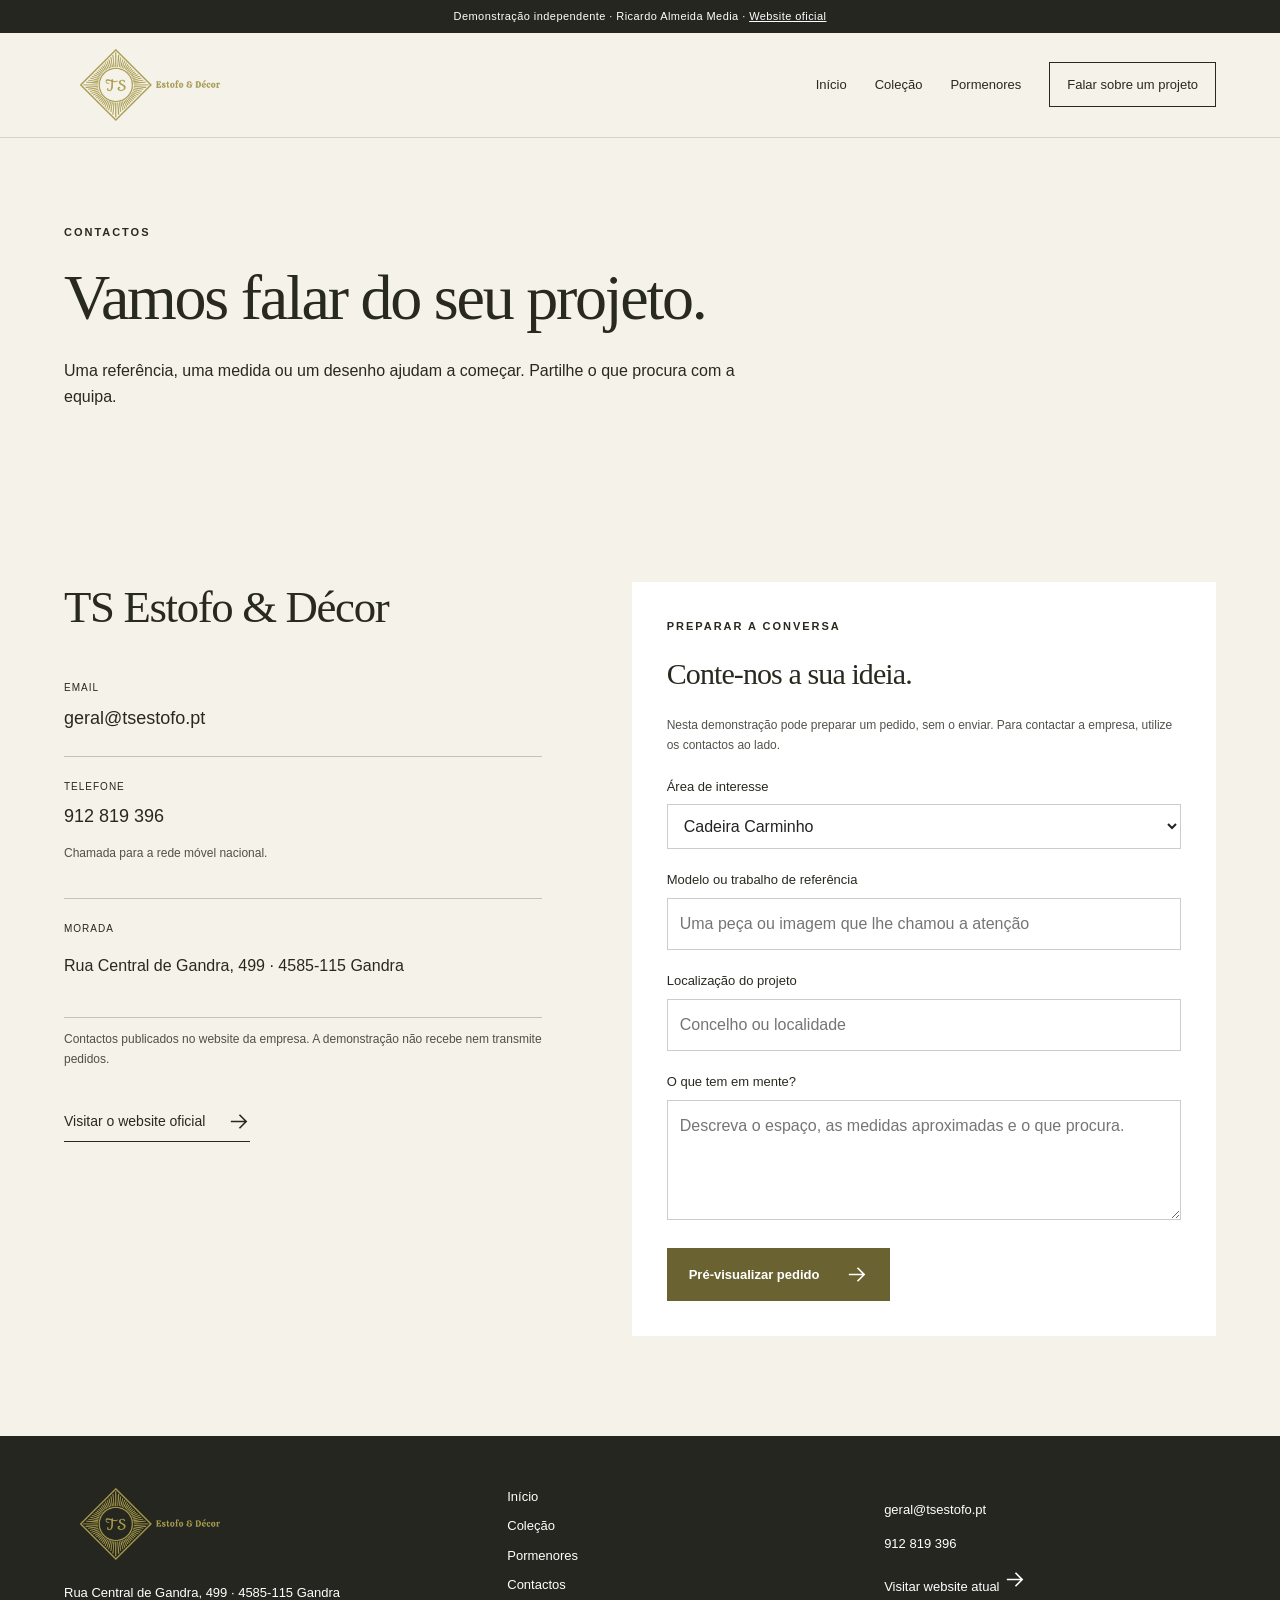
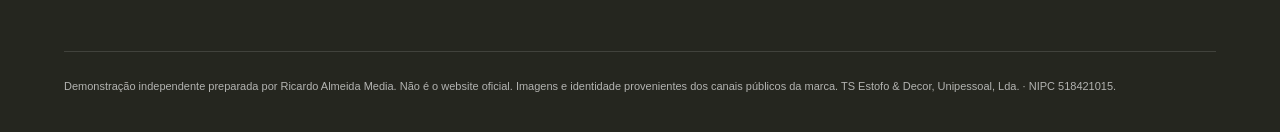
==== contactos.html @ f4ae8fb2 "Create independent branded website demonstration" ====
<!doctype html><html lang="pt-PT"><head><meta charset="utf-8"><meta name="viewport" content="width=device-width,initial-scale=1"><meta name="robots" content="noindex,nofollow,noarchive"><meta name="description" content="Demonstração independente de website para TS Estofo &amp; Décor."><title>Contactos · TS Estofo &amp; Décor</title><link rel="stylesheet" href="styles.css"><script src="site.js" defer></script></head><body class="ts"><a class="skip" href="#conteudo">Saltar para o conteúdo</a><div class="demo">Demonstração independente · Ricardo Almeida Media · <a href="https://tsestofo.pt/" target="_blank" rel="noopener">Website oficial</a></div><header class="header"><a class="brand" href="index.html"><img src="assets/logo.png" alt="TS Estofo &amp; Décor"><span>TS Estofo &amp; Décor</span></a><button class="menu" aria-label="Abrir menu" aria-expanded="false" aria-controls="mainnav">Menu <span aria-hidden="true">☰</span></button><nav id="mainnav" class="mainnav" aria-label="Navegação principal"><a href="index.html">Início</a><a href="solucoes.html">Coleção</a><a href="trabalhos.html">Pormenores</a><a class="nav-cta" href="contactos.html">Falar sobre um projeto</a></nav></header><main id="conteudo"><div class="wrap"><section class="page-title"><p class="eyebrow">CONTACTOS</p><h1>Vamos falar do seu projeto.</h1><p>Uma referência, uma medida ou um desenho ajudam a começar. Partilhe o que procura com a equipa.</p></section><section class="section contact-grid"><div><h2>TS Estofo &amp; Décor</h2><div class="contact-line"><small>Email</small><a href="mailto:geral@tsestofo.pt">geral@tsestofo.pt</a></div><div class="contact-line"><small>Telefone</small><a href="tel:+351912819396">912 819 396</a><p class="small">Chamada para a rede móvel nacional.</p></div><div class="contact-line"><small>Morada</small><p>Rua Central de Gandra, 499 · 4585-115 Gandra</p></div><p class="small">Contactos publicados no website da empresa. A demonstração não recebe nem transmite pedidos.</p><a class="text-link" href="https://tsestofo.pt/">Visitar o website oficial<svg class="arrow" viewBox="0 0 24 24" fill="none" aria-hidden="true"><path d="M4 12h15M13 5l7 7-7 7" stroke="currentColor" stroke-width="1.7"/></svg></a></div><form id="brief" class="brief-form"><p class="eyebrow">PREPARAR A CONVERSA</p><h2>Conte-nos a sua ideia.</h2><p class="small">Nesta demonstração pode preparar um pedido, sem o enviar. Para contactar a empresa, utilize os contactos ao lado.</p><label for="area">Área de interesse</label><select id="area" name="area"><option>Cadeira Carminho</option><option>Cadeirão Amadeus</option><option>Banco Bar Martim</option><option>Tecidos e personalização</option></select><label for="ref">Modelo ou trabalho de referência</label><input id="ref" name="referencia" maxlength="200" placeholder="Uma peça ou imagem que lhe chamou a atenção"><label for="local">Localização do projeto</label><input id="local" name="local" maxlength="150" placeholder="Concelho ou localidade"><label for="ideia">O que tem em mente?</label><textarea id="ideia" name="ideia" maxlength="2500" required placeholder="Descreva o espaço, as medidas aproximadas e o que procura."></textarea><button class="btn" type="submit">Pré-visualizar pedido <svg class="arrow" viewBox="0 0 24 24" fill="none" aria-hidden="true"><path d="M4 12h15M13 5l7 7-7 7" stroke="currentColor" stroke-width="1.7"/></svg></button><div class="result" id="result" role="status" hidden></div></form></section></div></main><footer class="footer"><div class="wrap"><div class="footer-top"><div><a class="brand" href="index.html"><img src="assets/logo.png" alt="TS Estofo &amp; Décor"><span>TS Estofo &amp; Décor</span></a><p>Rua Central de Gandra, 499 · 4585-115 Gandra</p></div><nav aria-label="Navegação de rodapé"><a href="index.html">Início</a><a href="solucoes.html">Coleção</a><a href="trabalhos.html">Pormenores</a><a href="contactos.html">Contactos</a></nav><div><p><a href="mailto:geral@tsestofo.pt">geral@tsestofo.pt</a></p><p><a href="tel:+351912819396">912 819 396</a></p><a href="https://tsestofo.pt/" target="_blank" rel="noopener">Visitar website atual <svg class="arrow" viewBox="0 0 24 24" fill="none" aria-hidden="true"><path d="M4 12h15M13 5l7 7-7 7" stroke="currentColor" stroke-width="1.7"/></svg></a></div></div><p class="legal">Demonstração independente preparada por Ricardo Almeida Media. Não é o website oficial. Imagens e identidade provenientes dos canais públicos da marca. TS Estofo &amp; Decor, Unipessoal, Lda. · NIPC 518421015.</p></div></footer><dialog class="modal" id="film-dialog" aria-labelledby="film-title"><button class="close" data-close>Fechar</button><p class="eyebrow">PROPOSTA DE FILMAGEM</p><h2 id="film-title">Do tecido à peça pronta.</h2><p>A ideia é acompanhar uma peça como a Carminho, desde a escolha dos tecidos até ao resultado. Um filme curto, a produzir com a equipa, para abrir o website com o trabalho de quem faz.</p><div class="story"><div><span>01</span><h3>Escolha</h3><p>Filmar as amostras e a escolha da combinação de tecidos com a equipa.</p></div><div><span>02</span><h3>Estofo</h3><p>Acompanhar as pessoas a trabalhar na peça, nas etapas de produção que forem combinadas.</p></div><div><span>03</span><h3>Pormenor</h3><p>Terminar nas costas com padrão, na frente lisa e no conjunto da cadeira pronta.</p></div></div><p class="small">Este é o plano de um filme futuro, ainda não produzido. A abertura desta demonstração usa fotografias da marca com movimento suave.</p></dialog><dialog class="modal" id="image-dialog" aria-label="Imagem em detalhe"><button class="close" data-close>Fechar</button><img src="assets/amadeus.jpg" alt=""><h2></h2><p class="small">Imagem publicada pela marca no website atual.</p></dialog></body></html>
---- styles.css ----
*{box-sizing:border-box}html{scroll-behavior:smooth;scroll-padding-top:110px}body{margin:0;background:var(--paper);color:var(--ink);font:16px/1.65 Arial,sans-serif}body.sofa{--paper:#f4f1eb;--ink:#24251f;--accent:#514c3c;--dark:#24251f;--title:Georgia,serif}body.ferral{--paper:#f0f2ed;--ink:#15301f;--accent:#277340;--dark:#102a1b;--title:Arial,sans-serif}body.aveleiras{--paper:#f7f5f0;--ink:#252222;--accent:#d71920;--dark:#242020;--title:Georgia,serif}a{color:inherit;text-decoration:none}button,input,textarea,select{font:inherit}button,a,input,select,textarea{touch-action:manipulation}button{cursor:pointer}a:focus-visible,button:focus-visible{outline:3px solid var(--accent);outline-offset:5px}.demo{background:var(--dark);color:#fff;font-size:11px;letter-spacing:.04em;text-align:center;padding:8px 18px;line-height:1.5}.demo a{text-decoration:underline}.header{display:flex;align-items:center;justify-content:space-between;padding:14px 5vw;border-bottom:1px solid #0002;background:var(--paper);gap:20px;position:relative;z-index:20}.brand{display:flex;align-items:center;gap:10px;font-size:14px;font-weight:600;line-height:1.25;max-width:260px}.brand img{width:58px;height:58px;object-fit:contain}.sofa .brand img{width:130px;filter:brightness(0)}.sofa .brand span{display:none}.ferral .brand img{width:135px;height:63px}.ferral .brand span{display:none}nav{display:flex;align-items:center;gap:28px;font-size:13px}nav a[aria-current=page]{border-bottom:1px solid var(--ink)}.nav-cta{padding:11px 17px;border:1px solid var(--ink)}.menu{display:none;border:0;background:none;padding:8px}.hero{min-height:660px;height:calc(100svh - 140px);max-height:950px;position:relative;display:flex;align-items:flex-end;isolation:isolate;background:var(--dark);color:white;overflow:hidden}.hero>img{position:absolute;inset:0;width:100%;height:100%;object-fit:cover;z-index:-2;animation:drift 20s ease-out forwards}.hero:after{content:"";position:absolute;inset:0;background:linear-gradient(90deg,#0009,transparent 95%),linear-gradient(0deg,#0009,transparent 80%);z-index:-1}.hero-inner{padding:5vw;width:min(1100px,100%)}.eyebrow{text-transform:uppercase;font-size:11px;letter-spacing:.18em;font-weight:700;margin:0 0 22px}.hero h1{font:400 clamp(48px,5.7vw,86px)/1.05 var(--title);letter-spacing:-.04em;white-space:pre-line;margin:0 0 24px;max-width:860px}.ferral h1,.ferral h2{font-weight:700}.hero p:not(.eyebrow){max-width:530px;color:#fff;font-size:17px;line-height:1.6}.actions{display:flex;gap:14px;align-items:center;flex-wrap:wrap;margin-top:26px}.btn{display:inline-flex;gap:26px;align-items:center;justify-content:space-between;background:var(--accent);color:white;border:1px solid transparent;padding:14px 21px;font-size:13px;font-weight:600;min-height:50px}.hero .btn{background:#fff;color:var(--dark)}.btn.outline{background:transparent;border-color:currentColor;color:inherit}.arrow{width:23px;height:23px;flex-shrink:0}.film-note{font-size:11px!important;margin-top:24px!important;max-width:600px!important;color:#eee!important}.wrap{width:min(1280px,90%);margin:auto}.section{padding:100px 0}.split{display:grid;grid-template-columns:1fr 1fr;gap:8vw;align-items:center}.split img{width:100%;height:520px;object-fit:cover}.split h2,h2{font:400 clamp(34px,3.5vw,56px)/1.15 var(--title);letter-spacing:-.03em;margin:0 0 25px;white-space:pre-line}.split p{max-width:520px}.text-link{display:inline-flex;align-items:center;gap:22px;border-bottom:1px solid;padding:8px 0;font-size:14px;margin-top:20px}.sectionhead{display:flex;align-items:end;justify-content:space-between;gap:25px;margin-bottom:35px}.sectionhead h2{margin:0}.grid{display:grid;grid-template-columns:repeat(3,1fr);gap:28px}.card{border:0;background:none;padding:0;text-align:left;min-width:0}.card img{width:100%;height:300px;object-fit:cover;transition:transform .5s}.card .frame{overflow:hidden;background:#ddd}.card:hover img{transform:scale(1.04)}.card small{display:block;font-size:10px;letter-spacing:.13em;text-transform:uppercase;margin-top:20px}.card h3{font:400 24px/1.3 var(--title);margin:8px 0}.card p{font-size:14px;max-width:36em}.band{background:var(--dark);color:#fff;padding:60px 0}.band .wrap{display:flex;justify-content:space-between;align-items:center;gap:35px}.band h2{margin:0;font-size:38px;max-width:730px}.page-title{padding:85px 0 55px}.page-title h1{font:400 clamp(42px,5vw,72px)/1.1 var(--title);letter-spacing:-.035em;margin:0 0 25px;max-width:900px}.page-title p{max-width:680px}.services{display:grid;grid-template-columns:1fr 1fr;gap:0 55px}.service{border-top:1px solid #0003;padding:35px 0 42px}.service .number{color:var(--accent);font-size:12px}.service h2{font-size:31px;margin:18px 0}.service p{max-width:520px}.filterbar{display:flex;flex-wrap:wrap;gap:8px;margin:0 0 35px}.filterbar button{padding:10px 16px;border:1px solid #0003;background:none;color:var(--ink);font-size:13px}.filterbar button[aria-pressed=true]{background:var(--dark);color:#fff}.small{font-size:12px;opacity:.8}.facts{display:grid;grid-template-columns:repeat(3,1fr);gap:40px}.facts h3{font-size:19px;font-weight:500}.facts p{font-size:14px}.film-section{background:var(--dark);color:#fff;padding:75px 0}.film-section p{max-width:620px}.contact-grid{display:grid;grid-template-columns:.9fr 1.1fr;gap:7vw}.contact-line{padding:22px 0;border-bottom:1px solid #0003}.contact-line small{font-size:10px;text-transform:uppercase;letter-spacing:.1em;display:block;margin-bottom:7px}.contact-line a{overflow-wrap:anywhere;font-size:18px}.brief-form{background:white;padding:35px}.brief-form h2{font-size:30px}.brief-form label{display:block;margin:20px 0 7px;font-size:13px}input,select,textarea{width:100%;padding:12px;border:1px solid #0003;background:#fff;color:#222;border-radius:0}textarea{min-height:120px;resize:vertical}.brief-form .btn{margin-top:20px}.result{margin-top:25px;white-space:pre-wrap;border-left:3px solid var(--accent);padding-left:16px;font-size:14px}.footer{padding:50px 0 25px;background:var(--dark);color:#fff}.footer-top{display:grid;grid-template-columns:1.2fr 1fr 1fr;gap:45px}.footer p,.footer a{font-size:13px}.footer .brand img{filter:none}.sofa .footer .brand img{filter:none}.footer .brand{margin-bottom:20px}.footer nav{display:flex;flex-direction:column;align-items:start;gap:8px}.legal{font-size:11px!important;opacity:.65;border-top:1px solid #fff3;padding-top:25px;margin-top:35px}.modal{border:0;background:var(--paper);color:var(--ink);padding:34px;max-width:900px;width:90vw;max-height:90svh;overflow:auto}.modal::backdrop{background:#000b}.modal img{width:100%;max-height:68svh;object-fit:contain}.close{display:block;margin-left:auto;border:1px solid;padding:7px 15px;background:none;color:inherit;margin-bottom:20px}.modal h2{font-size:32px}.modal h3{font-size:20px}.story{display:grid;grid-template-columns:repeat(3,1fr);gap:25px;margin:30px 0}.story span{font-size:12px;color:var(--accent)}.story p{font-size:14px}.film-button{background:none;border:1px solid #fff8;color:white;padding:14px 20px;display:inline-flex;align-items:center;gap:14px;font-size:13px;min-height:50px}.play{width:0;height:0;border-top:5px solid transparent;border-bottom:5px solid transparent;border-left:8px solid currentColor}.no-bottom{padding-bottom:0}.prose{max-width:820px}.prose p{font-size:17px}.skip{position:absolute;top:-60px;padding:15px;background:#fff;color:#111;z-index:100}.skip:focus{top:0}[hidden]{display:none!important}@keyframes drift{from{transform:scale(1.055)}to{transform:scale(1)}}@media(prefers-reduced-motion:reduce){html{scroll-behavior:auto}*,*:before,*:after{animation:none!important;transition:none!important}}@media(max-width:850px){.header{padding:12px 5vw}.menu{display:block}nav.mainnav{display:none;position:absolute;top:100%;left:0;width:100%;background:var(--paper);padding:25px 5vw;flex-direction:column;align-items:start;box-shadow:0 15px 20px #0002}nav.mainnav.open{display:flex}.hero{min-height:640px;height:82svh}.hero-inner{padding:10vw 6vw}.hero h1{font-size:clamp(44px,9vw,66px)}.hero p:not(.eyebrow){font-size:15px}.hero>img{object-position:60%}.section{padding:65px 0}.split,.contact-grid{grid-template-columns:1fr;gap:35px}.split img{height:380px}.grid{grid-template-columns:1fr 1fr;gap:25px 18px}.card img{height:250px}.sectionhead{display:block}.sectionhead>a{margin-top:20px}.facts{gap:20px}.band .wrap{display:block}.band .btn{margin-top:25px}.footer-top{grid-template-columns:1fr 1fr}.footer-top>div:first-child{grid-column:1/-1}.page-title{padding:60px 0 35px}}@media(max-width:520px){.demo{font-size:10px}.brand{font-size:12px}.brand img{width:46px;height:46px}.sofa .brand img{width:110px}.ferral .brand img{width:115px;height:54px}.hero{min-height:650px}.hero h1{font-size:49px}.hero-inner{padding-bottom:35px}.actions{gap:10px}.actions .btn,.film-button{font-size:12px;padding:13px 16px}.hero .eyebrow{font-size:10px;letter-spacing:.12em}.grid,.services,.facts{grid-template-columns:1fr}.card img{height:300px}.split img{height:310px}.sectionhead h2{font-size:35px}.section{padding:50px 0}.story{grid-template-columns:1fr;gap:10px}.modal{padding:24px}.footer-top{gap:30px}.brief-form{padding:25px}.page-title h1{font-size:43px}.band h2{font-size:32px}}

body.ts{--paper:#f5f2e9;--ink:#28291f;--accent:#6b6231;--dark:#25261f;--title:Georgia,serif}
.ts .brand img{width:172px;height:76px}.ts .brand span{display:none}
.ts .hero{background:#25261f;min-height:670px;height:calc(100svh - 160px);max-height:880px}
.ts .hero>img{left:47%;width:53%;object-position:center;object-fit:cover;animation:drift 20s ease-out forwards}
.ts .hero:after{background:linear-gradient(90deg,#25261f 0%,#25261f 32%,#25261fdd 44%,#25261f00 68%)}
.ts .hero-inner{width:61%;padding-bottom:6vw}.ts .hero h1{font-size:clamp(46px,5.4vw,80px);max-width:650px}.ts .hero p:not(.eyebrow){max-width:450px}
.ts .card img{object-fit:contain;background:#ebe7dd;height:360px}.ts .split img{object-fit:contain;background:#ebe7dd}
.ts .footer a,.ts .footer p{overflow-wrap:anywhere}.ts .film-note{max-width:440px!important}
.choice{display:grid;grid-template-columns:1fr 1fr;gap:6vw;align-items:center;background:#ece7da;padding:45px;margin-top:55px}
.choice img{width:100%;height:470px;object-fit:contain}.choice h2{font-size:42px}.choice p{max-width:460px}.choice-tabs{display:flex;gap:10px;margin-top:25px;flex-wrap:wrap}.choice-tabs button{border:1px solid #6b6231;background:transparent;color:#28291f;padding:12px 17px}.choice-tabs button[aria-pressed=true]{background:#25261f;color:#fff}.choice-caption{font-size:12px}
@media(max-width:850px){.ts .hero{min-height:740px;height:auto;display:block;padding-top:370px}.ts .hero>img{inset:0 0 auto;left:0;width:100%;height:420px;object-position:center 70%}.ts .hero:after{background:linear-gradient(0deg,#25261f 0%,#25261f 43%,#25261f00 69%)}.ts .hero-inner{width:100%;padding:35px 6vw 45px}.ts .hero h1{font-size:57px}.ts .hero p:not(.eyebrow){max-width:540px}.choice{grid-template-columns:1fr;gap:20px;padding:30px}.choice img{height:400px}.ts .brand img{height:62px;width:155px}}
@media(max-width:520px){.ts .hero{padding-top:275px;min-height:0}.ts .hero>img{height:350px;object-position:center 72%}.ts .hero:after{background:linear-gradient(0deg,#25261f 0%,#25261f 54%,#25261f00 73%)}.ts .hero h1{font-size:48px}.ts .hero-inner{padding-top:35px}.ts .card img{height:350px}.ts .brand img{width:138px;height:57px}.choice{padding:24px;margin-top:40px}.choice img{height:320px}.choice h2{font-size:34px}}
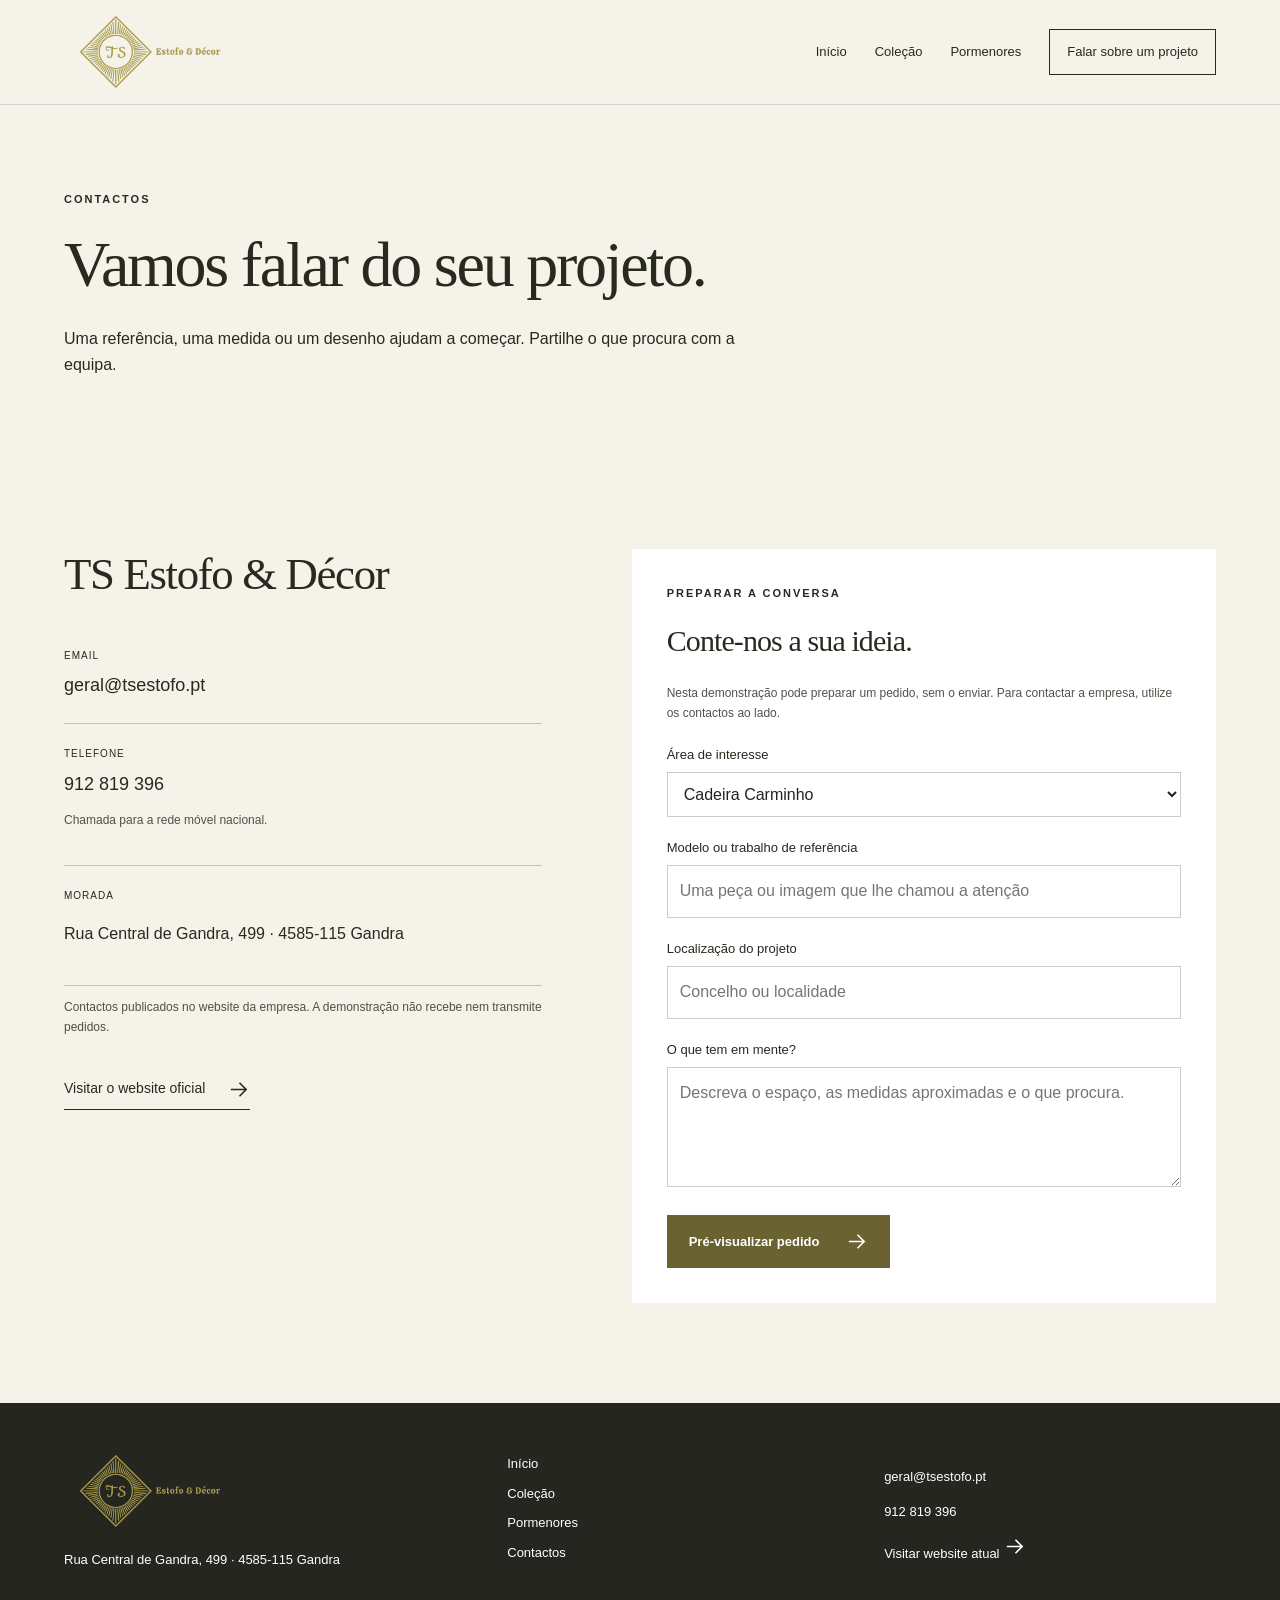
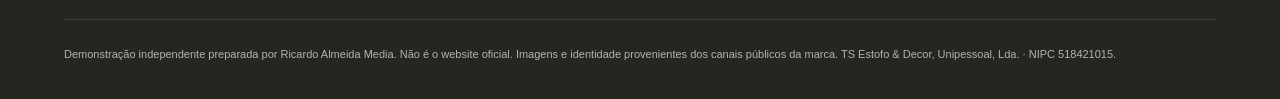
==== commit e51913fb: "Keep independent demo disclosure in footer" ====
--- a/contactos.html
+++ b/contactos.html
@@ -1 +1 @@
-<!doctype html><html lang="pt-PT"><head><meta charset="utf-8"><meta name="viewport" content="width=device-width,initial-scale=1"><meta name="robots" content="noindex,nofollow,noarchive"><meta name="description" content="Demonstração independente de website para TS Estofo &amp; Décor."><title>Contactos · TS Estofo &amp; Décor</title><link rel="stylesheet" href="styles.css"><script src="site.js" defer></script></head><body class="ts"><a class="skip" href="#conteudo">Saltar para o conteúdo</a><div class="demo">Demonstração independente · Ricardo Almeida Media · <a href="https://tsestofo.pt/" target="_blank" rel="noopener">Website oficial</a></div><header class="header"><a class="brand" href="index.html"><img src="assets/logo.png" alt="TS Estofo &amp; Décor"><span>TS Estofo &amp; Décor</span></a><button class="menu" aria-label="Abrir menu" aria-expanded="false" aria-controls="mainnav">Menu <span aria-hidden="true">☰</span></button><nav id="mainnav" class="mainnav" aria-label="Navegação principal"><a href="index.html">Início</a><a href="solucoes.html">Coleção</a><a href="trabalhos.html">Pormenores</a><a class="nav-cta" href="contactos.html">Falar sobre um projeto</a></nav></header><main id="conteudo"><div class="wrap"><section class="page-title"><p class="eyebrow">CONTACTOS</p><h1>Vamos falar do seu projeto.</h1><p>Uma referência, uma medida ou um desenho ajudam a começar. Partilhe o que procura com a equipa.</p></section><section class="section contact-grid"><div><h2>TS Estofo &amp; Décor</h2><div class="contact-line"><small>Email</small><a href="mailto:geral@tsestofo.pt">geral@tsestofo.pt</a></div><div class="contact-line"><small>Telefone</small><a href="tel:+351912819396">912 819 396</a><p class="small">Chamada para a rede móvel nacional.</p></div><div class="contact-line"><small>Morada</small><p>Rua Central de Gandra, 499 · 4585-115 Gandra</p></div><p class="small">Contactos publicados no website da empresa. A demonstração não recebe nem transmite pedidos.</p><a class="text-link" href="https://tsestofo.pt/">Visitar o website oficial<svg class="arrow" viewBox="0 0 24 24" fill="none" aria-hidden="true"><path d="M4 12h15M13 5l7 7-7 7" stroke="currentColor" stroke-width="1.7"/></svg></a></div><form id="brief" class="brief-form"><p class="eyebrow">PREPARAR A CONVERSA</p><h2>Conte-nos a sua ideia.</h2><p class="small">Nesta demonstração pode preparar um pedido, sem o enviar. Para contactar a empresa, utilize os contactos ao lado.</p><label for="area">Área de interesse</label><select id="area" name="area"><option>Cadeira Carminho</option><option>Cadeirão Amadeus</option><option>Banco Bar Martim</option><option>Tecidos e personalização</option></select><label for="ref">Modelo ou trabalho de referência</label><input id="ref" name="referencia" maxlength="200" placeholder="Uma peça ou imagem que lhe chamou a atenção"><label for="local">Localização do projeto</label><input id="local" name="local" maxlength="150" placeholder="Concelho ou localidade"><label for="ideia">O que tem em mente?</label><textarea id="ideia" name="ideia" maxlength="2500" required placeholder="Descreva o espaço, as medidas aproximadas e o que procura."></textarea><button class="btn" type="submit">Pré-visualizar pedido <svg class="arrow" viewBox="0 0 24 24" fill="none" aria-hidden="true"><path d="M4 12h15M13 5l7 7-7 7" stroke="currentColor" stroke-width="1.7"/></svg></button><div class="result" id="result" role="status" hidden></div></form></section></div></main><footer class="footer"><div class="wrap"><div class="footer-top"><div><a class="brand" href="index.html"><img src="assets/logo.png" alt="TS Estofo &amp; Décor"><span>TS Estofo &amp; Décor</span></a><p>Rua Central de Gandra, 499 · 4585-115 Gandra</p></div><nav aria-label="Navegação de rodapé"><a href="index.html">Início</a><a href="solucoes.html">Coleção</a><a href="trabalhos.html">Pormenores</a><a href="contactos.html">Contactos</a></nav><div><p><a href="mailto:geral@tsestofo.pt">geral@tsestofo.pt</a></p><p><a href="tel:+351912819396">912 819 396</a></p><a href="https://tsestofo.pt/" target="_blank" rel="noopener">Visitar website atual <svg class="arrow" viewBox="0 0 24 24" fill="none" aria-hidden="true"><path d="M4 12h15M13 5l7 7-7 7" stroke="currentColor" stroke-width="1.7"/></svg></a></div></div><p class="legal">Demonstração independente preparada por Ricardo Almeida Media. Não é o website oficial. Imagens e identidade provenientes dos canais públicos da marca. TS Estofo &amp; Decor, Unipessoal, Lda. · NIPC 518421015.</p></div></footer><dialog class="modal" id="film-dialog" aria-labelledby="film-title"><button class="close" data-close>Fechar</button><p class="eyebrow">PROPOSTA DE FILMAGEM</p><h2 id="film-title">Do tecido à peça pronta.</h2><p>A ideia é acompanhar uma peça como a Carminho, desde a escolha dos tecidos até ao resultado. Um filme curto, a produzir com a equipa, para abrir o website com o trabalho de quem faz.</p><div class="story"><div><span>01</span><h3>Escolha</h3><p>Filmar as amostras e a escolha da combinação de tecidos com a equipa.</p></div><div><span>02</span><h3>Estofo</h3><p>Acompanhar as pessoas a trabalhar na peça, nas etapas de produção que forem combinadas.</p></div><div><span>03</span><h3>Pormenor</h3><p>Terminar nas costas com padrão, na frente lisa e no conjunto da cadeira pronta.</p></div></div><p class="small">Este é o plano de um filme futuro, ainda não produzido. A abertura desta demonstração usa fotografias da marca com movimento suave.</p></dialog><dialog class="modal" id="image-dialog" aria-label="Imagem em detalhe"><button class="close" data-close>Fechar</button><img src="assets/amadeus.jpg" alt=""><h2></h2><p class="small">Imagem publicada pela marca no website atual.</p></dialog></body></html>+<!doctype html><html lang="pt-PT"><head><meta charset="utf-8"><meta name="viewport" content="width=device-width,initial-scale=1"><meta name="robots" content="noindex,nofollow,noarchive"><meta name="description" content="Demonstração independente de website para TS Estofo &amp; Décor."><title>Contactos · TS Estofo &amp; Décor</title><link rel="stylesheet" href="styles.css"><script src="site.js" defer></script></head><body class="ts"><a class="skip" href="#conteudo">Saltar para o conteúdo</a><header class="header"><a class="brand" href="index.html"><img src="assets/logo.png" alt="TS Estofo &amp; Décor"><span>TS Estofo &amp; Décor</span></a><button class="menu" aria-label="Abrir menu" aria-expanded="false" aria-controls="mainnav">Menu <span aria-hidden="true">☰</span></button><nav id="mainnav" class="mainnav" aria-label="Navegação principal"><a href="index.html">Início</a><a href="solucoes.html">Coleção</a><a href="trabalhos.html">Pormenores</a><a class="nav-cta" href="contactos.html">Falar sobre um projeto</a></nav></header><main id="conteudo"><div class="wrap"><section class="page-title"><p class="eyebrow">CONTACTOS</p><h1>Vamos falar do seu projeto.</h1><p>Uma referência, uma medida ou um desenho ajudam a começar. Partilhe o que procura com a equipa.</p></section><section class="section contact-grid"><div><h2>TS Estofo &amp; Décor</h2><div class="contact-line"><small>Email</small><a href="mailto:geral@tsestofo.pt">geral@tsestofo.pt</a></div><div class="contact-line"><small>Telefone</small><a href="tel:+351912819396">912 819 396</a><p class="small">Chamada para a rede móvel nacional.</p></div><div class="contact-line"><small>Morada</small><p>Rua Central de Gandra, 499 · 4585-115 Gandra</p></div><p class="small">Contactos publicados no website da empresa. A demonstração não recebe nem transmite pedidos.</p><a class="text-link" href="https://tsestofo.pt/">Visitar o website oficial<svg class="arrow" viewBox="0 0 24 24" fill="none" aria-hidden="true"><path d="M4 12h15M13 5l7 7-7 7" stroke="currentColor" stroke-width="1.7"/></svg></a></div><form id="brief" class="brief-form"><p class="eyebrow">PREPARAR A CONVERSA</p><h2>Conte-nos a sua ideia.</h2><p class="small">Nesta demonstração pode preparar um pedido, sem o enviar. Para contactar a empresa, utilize os contactos ao lado.</p><label for="area">Área de interesse</label><select id="area" name="area"><option>Cadeira Carminho</option><option>Cadeirão Amadeus</option><option>Banco Bar Martim</option><option>Tecidos e personalização</option></select><label for="ref">Modelo ou trabalho de referência</label><input id="ref" name="referencia" maxlength="200" placeholder="Uma peça ou imagem que lhe chamou a atenção"><label for="local">Localização do projeto</label><input id="local" name="local" maxlength="150" placeholder="Concelho ou localidade"><label for="ideia">O que tem em mente?</label><textarea id="ideia" name="ideia" maxlength="2500" required placeholder="Descreva o espaço, as medidas aproximadas e o que procura."></textarea><button class="btn" type="submit">Pré-visualizar pedido <svg class="arrow" viewBox="0 0 24 24" fill="none" aria-hidden="true"><path d="M4 12h15M13 5l7 7-7 7" stroke="currentColor" stroke-width="1.7"/></svg></button><div class="result" id="result" role="status" hidden></div></form></section></div></main><footer class="footer"><div class="wrap"><div class="footer-top"><div><a class="brand" href="index.html"><img src="assets/logo.png" alt="TS Estofo &amp; Décor"><span>TS Estofo &amp; Décor</span></a><p>Rua Central de Gandra, 499 · 4585-115 Gandra</p></div><nav aria-label="Navegação de rodapé"><a href="index.html">Início</a><a href="solucoes.html">Coleção</a><a href="trabalhos.html">Pormenores</a><a href="contactos.html">Contactos</a></nav><div><p><a href="mailto:geral@tsestofo.pt">geral@tsestofo.pt</a></p><p><a href="tel:+351912819396">912 819 396</a></p><a href="https://tsestofo.pt/" target="_blank" rel="noopener">Visitar website atual <svg class="arrow" viewBox="0 0 24 24" fill="none" aria-hidden="true"><path d="M4 12h15M13 5l7 7-7 7" stroke="currentColor" stroke-width="1.7"/></svg></a></div></div><p class="legal">Demonstração independente preparada por Ricardo Almeida Media. Não é o website oficial. Imagens e identidade provenientes dos canais públicos da marca. TS Estofo &amp; Decor, Unipessoal, Lda. · NIPC 518421015.</p></div></footer><dialog class="modal" id="image-dialog" aria-label="Imagem em detalhe"><button class="close" data-close>Fechar</button><img src="assets/amadeus.jpg" alt=""><h2></h2><p class="small">Imagem publicada pela marca no website atual.</p></dialog></body></html>
